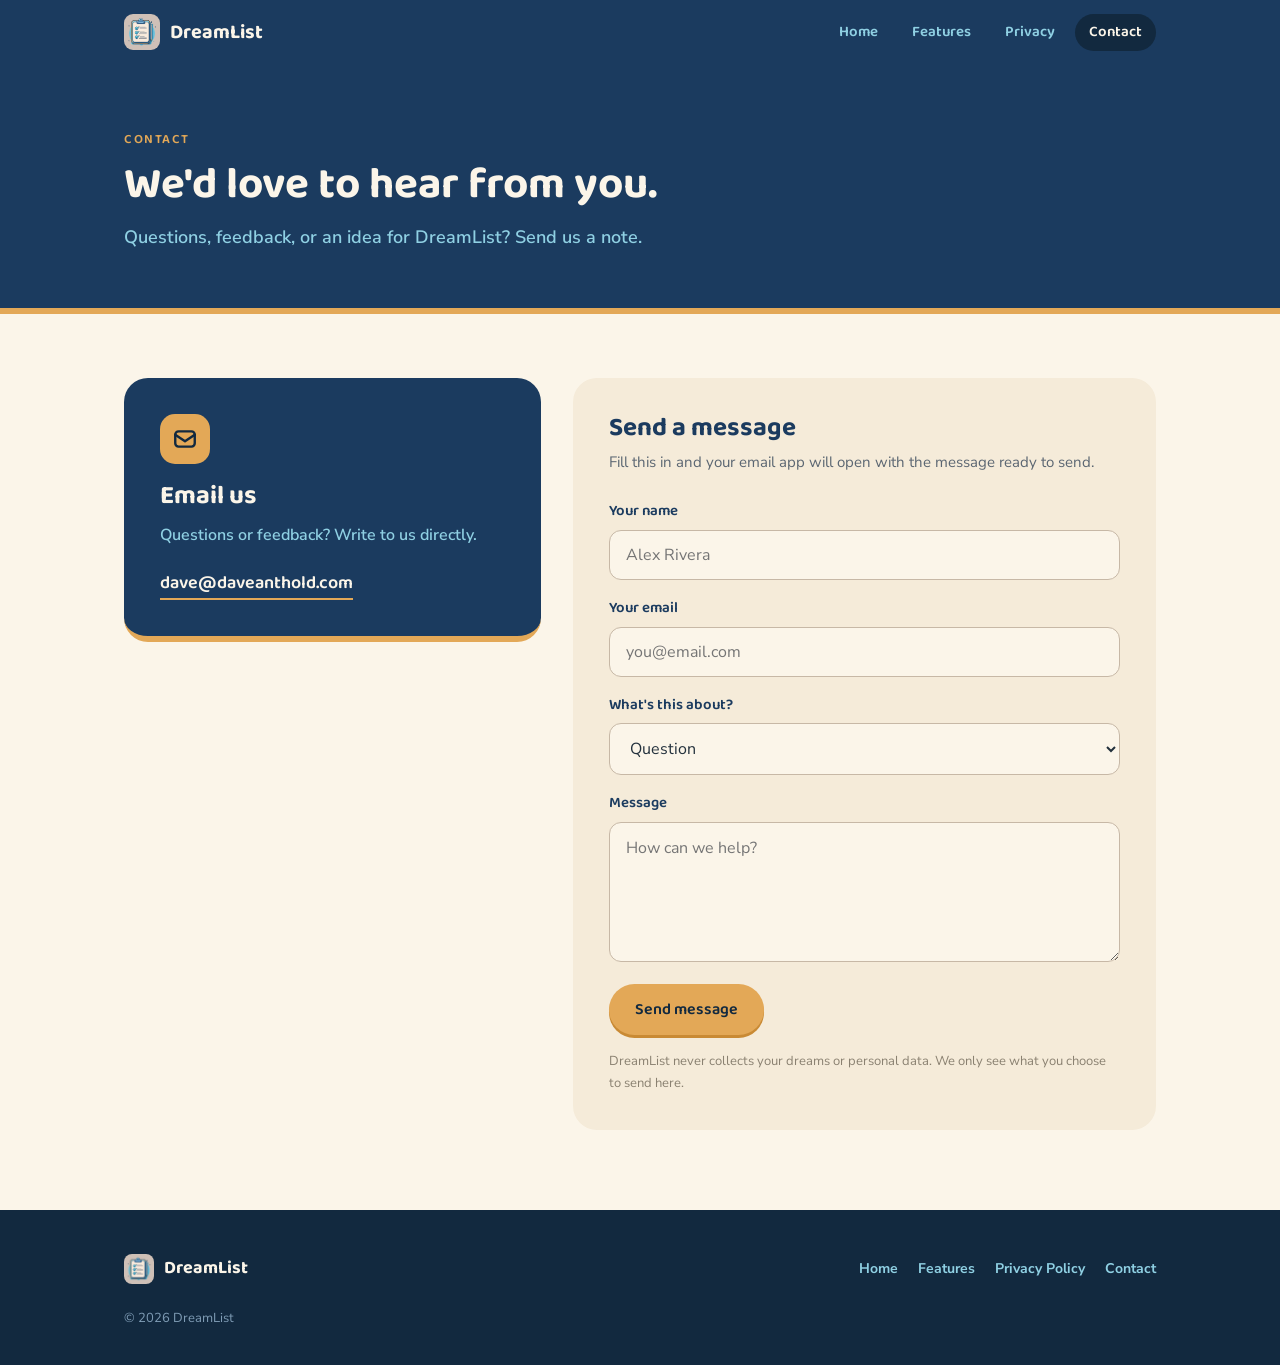
==== contact.html @ e57c2b95 "Add files via upload" ====
<!DOCTYPE html>
<html lang="en">
<head>
<meta charset="UTF-8">
<meta name="viewport" content="width=device-width, initial-scale=1.0">
<title>Contact — DreamList</title>
<meta name="description" content="Questions or feedback about DreamList? Get in touch.">
<link rel="icon" type="image/png" href="DreamList_icon5.png">
<link rel="apple-touch-icon" href="DreamList_icon5.png">
<link rel="preconnect" href="https://fonts.googleapis.com">
<link rel="preconnect" href="https://fonts.gstatic.com" crossorigin>
<link href="https://fonts.googleapis.com/css2?family=Baloo+2:wght@500;600;700;800&family=Nunito+Sans:wght@400;600;700;800&display=swap" rel="stylesheet">
<link rel="stylesheet" href="styles.css">
<style>
  .contact{background:var(--paper);padding:64px 0 80px;}
  .contact .grid{display:grid;grid-template-columns:5fr 7fr;gap:32px;align-items:start;}
  .contact .info{background:var(--navy);border-radius:24px;padding:36px;border-bottom:6px solid var(--gold);}
  .contact .info .ico{width:50px;height:50px;border-radius:15px;background:var(--gold);display:flex;align-items:center;justify-content:center;margin-bottom:18px;}
  .contact .info .ico svg{width:26px;height:26px;stroke:var(--navy-deep);fill:none;stroke-width:2.2;stroke-linecap:round;stroke-linejoin:round;}
  .contact .info h2{color:var(--paper);font-size:26px;margin-bottom:10px;}
  .contact .info p{color:var(--sky-light);font-weight:600;margin:0 0 20px;}
  .contact .info a.mail{display:inline-block;font-family:'Baloo 2',sans-serif;font-weight:600;font-size:18px;color:var(--paper);text-decoration:none;border-bottom:2px solid var(--gold);word-break:break-all;}
  .contact .info a.mail:hover{color:var(--gold);}
  .contact .formcard{background:var(--cream);border-radius:24px;padding:36px;}
  .contact .formcard h2{font-size:26px;margin-bottom:6px;}
  .contact .formcard .hint{margin:0 0 24px;color:var(--muted);font-size:15px;}
  .field{display:flex;flex-direction:column;gap:6px;margin-bottom:16px;}
  .field label{font-family:'Baloo 2',sans-serif;font-weight:600;font-size:15px;color:var(--navy);}
  .field input,.field select,.field textarea{
    font-family:'Nunito Sans',sans-serif;font-size:16px;color:var(--ink);
    padding:13px 16px;border-radius:12px;border:1.5px solid var(--taupe);background:var(--paper);width:100%;
  }
  .field textarea{min-height:140px;resize:vertical;line-height:1.5;}
  .field input:focus,.field select:focus,.field textarea:focus{outline:2px solid var(--sky);border-color:var(--sky);}
  .contact button.btn{border:none;cursor:pointer;margin-top:6px;}
  .contact .note{margin:16px 0 0;font-size:13px;color:#8a8171;}
  @media (max-width:820px){.contact .grid{grid-template-columns:1fr;}.contact .info,.contact .formcard{padding:28px;}}
</style>
</head>
<body>

<header class="navbar">
  <div class="wrap">
    <a class="logo" href="index.html"><img src="DreamList_icon5.png" alt=""><span>DreamList</span></a>
    <nav>
      <a href="index.html">Home</a>
      <a href="features.html">Features</a>
      <a href="privacy.html">Privacy</a>
      <a class="active" href="contact.html">Contact</a>
    </nav>
  </div>
</header>

<section class="page-head dark" style="padding:64px 0 56px;">
  <div class="wrap">
    <div class="eyebrow">Contact</div>
    <h1>We'd love to hear from you.</h1>
    <p>Questions, feedback, or an idea for DreamList? Send us a note.</p>
  </div>
</section>

<main class="contact">
  <div class="wrap">
    <div class="grid">

      <div class="info dark">
        <div class="ico"><svg viewBox="0 0 24 24"><rect x="3" y="5" width="18" height="14" rx="3"/><path d="M3 8l9 6 9-6"/></svg></div>
        <h2>Email us</h2>
        <p>Questions or feedback? Write to us directly.</p>
        <a class="mail" href="mailto:dave@daveanthold.com">dave@daveanthold.com</a>
      </div>

      <div class="formcard">
        <h2>Send a message</h2>
        <p class="hint">Fill this in and your email app will open with the message ready to send.</p>
        <form id="contact-form" action="mailto:dave@daveanthold.com" method="post" enctype="text/plain">
          <div class="field">
            <label for="name">Your name</label>
            <input id="name" name="name" type="text" autocomplete="name" placeholder="Alex Rivera" required>
          </div>
          <div class="field">
            <label for="email">Your email</label>
            <input id="email" name="email" type="email" autocomplete="email" placeholder="you@email.com" required>
          </div>
          <div class="field">
            <label for="topic">What's this about?</label>
            <select id="topic" name="topic">
              <option>Question</option>
              <option>Feedback</option>
              <option>Feature idea</option>
              <option>Something isn't working</option>
              <option>Other</option>
            </select>
          </div>
          <div class="field">
            <label for="message">Message</label>
            <textarea id="message" name="message" placeholder="How can we help?" required></textarea>
          </div>
          <button class="btn" type="submit">Send message</button>
          <p class="note">DreamList never collects your dreams or personal data. We only see what you choose to send here.</p>
        </form>
      </div>

    </div>
  </div>
</main>

<footer>
  <div class="wrap">
    <div class="brand"><img src="DreamList_icon5.png" alt="">DreamList</div>
    <nav>
      <a href="index.html">Home</a>
      <a href="features.html">Features</a>
      <a href="privacy.html">Privacy Policy</a>
      <a href="contact.html">Contact</a>
    </nav>
    <div class="small">© 2026 DreamList</div>
  </div>
</footer>

<script>
  document.getElementById('contact-form').addEventListener('submit', function (e) {
    e.preventDefault();
    var f = e.target;
    var subject = 'DreamList: ' + f.topic.value;
    var body = f.message.value + '\n\n' + f.name.value + '\n' + f.email.value;
    window.location.href = 'mailto:dave@daveanthold.com' +
      '?subject=' + encodeURIComponent(subject) +
      '&body=' + encodeURIComponent(body);
  });
</script>

</body>
</html>
---- styles.css ----
:root{
  --cream:#F5EBD9;
  --paper:#FBF5E9;
  --navy:#1B3B5F;
  --navy-deep:#12293F;
  --sky:#4FA8C9;
  --sky-light:#8FD0E3;
  --gold:#E3A857;
  --gold-deep:#C98A34;
  --taupe:#C7B8A6;
  --taupe-light:#EFE7DA;
  --ink:#22303C;
  --muted:#5B6672;
}
*{box-sizing:border-box;}
html{scroll-behavior:smooth;}
body{
  margin:0;
  background:var(--taupe-light);
  color:var(--ink);
  font-family:'Nunito Sans',sans-serif;
  line-height:1.65;
  font-size:16px;
}
a{color:inherit;}
img{max-width:100%;}
.wrap{max-width:1080px;margin:0 auto;padding:0 24px;}
.narrow{max-width:760px;margin:0 auto;padding:0 24px;}

/* Nav */
.navbar{background:var(--navy);padding:14px 0;position:sticky;top:0;z-index:10;}
.navbar .wrap{display:flex;align-items:center;gap:12px;flex-wrap:wrap;}
.navbar .logo{display:flex;align-items:center;gap:10px;text-decoration:none;}
.navbar .logo img{width:36px;height:36px;border-radius:9px;}
.navbar .logo span{font-family:'Baloo 2',sans-serif;font-weight:700;color:var(--paper);font-size:20px;}
.navbar nav{margin-left:auto;display:flex;gap:6px;}
.navbar nav a{
  font-family:'Baloo 2',sans-serif;font-weight:600;font-size:15px;
  color:var(--sky-light);text-decoration:none;padding:6px 14px;border-radius:999px;
}
.navbar nav a:hover{color:var(--paper);}
.navbar nav a.active{background:var(--navy-deep);color:var(--paper);}

/* Buttons */
.btn{
  display:inline-flex;align-items:center;gap:10px;
  font-family:'Baloo 2',sans-serif;font-weight:600;font-size:16px;
  background:var(--gold);color:var(--navy-deep);
  padding:13px 26px;border-radius:999px;text-decoration:none;
  box-shadow:0 3px 0 var(--gold-deep);
  transition:transform .12s;
}
.btn:hover{transform:translateY(-1px);}
.btn.ghost{background:transparent;border:2px solid var(--sky-light);color:var(--paper);box-shadow:none;}

/* Type */
.eyebrow{
  font-family:'Baloo 2',sans-serif;font-weight:600;font-size:13px;
  letter-spacing:1.5px;text-transform:uppercase;color:var(--gold-deep);margin:0 0 10px;
}
.dark .eyebrow{color:var(--gold);}
h1,h2,h3{font-family:'Baloo 2',sans-serif;color:var(--navy);margin:0;line-height:1.15;}
h1{font-size:50px;font-weight:700;}
h2{font-size:34px;font-weight:700;}
h3{font-size:20px;font-weight:600;}

/* Hero */
.hero{background:var(--navy);padding:76px 0 96px;border-bottom:6px solid var(--gold);}
.hero .wrap{display:flex;align-items:center;gap:56px;flex-wrap:wrap;}
.hero-copy{flex:1;min-width:320px;}
.hero h1{color:var(--paper);margin-bottom:20px;}
.hero h1 span{color:var(--sky-light);}
.hero p.lead{font-size:18px;color:var(--sky-light);font-weight:600;max-width:480px;margin:0 0 32px;}
.hero .actions{display:flex;gap:14px;flex-wrap:wrap;}
.hero-visual{flex:0 0 300px;display:flex;justify-content:center;}
.phone{
  width:270px;background:var(--paper);border-radius:34px;padding:22px;
  box-shadow:0 12px 0 var(--navy-deep);
}
.phone .head{display:flex;align-items:center;gap:10px;margin-bottom:14px;}
.phone .head img{width:42px;height:42px;border-radius:11px;}
.phone .head .t{font-family:'Baloo 2',sans-serif;font-weight:700;color:var(--navy);font-size:17px;line-height:1.1;}
.phone .head .s{font-size:11px;color:var(--muted);font-weight:700;}
.dream{display:flex;align-items:center;gap:10px;padding:11px 0;border-bottom:1px dashed var(--taupe);}
.dream:last-child{border-bottom:none;}
.dream .num{font-family:'Baloo 2',sans-serif;font-weight:700;font-size:13px;color:var(--gold-deep);width:16px;}
.dream .txt{font-size:13px;font-weight:700;color:var(--ink);flex:1;}
.dream .chk{width:22px;height:22px;border-radius:7px;background:var(--sky);display:flex;align-items:center;justify-content:center;flex-shrink:0;}
.dream .chk.open{background:transparent;border:2px solid var(--taupe);}
.dream .chk svg{width:13px;height:13px;}

/* Sections */
section{padding:80px 0;}
.center{text-align:center;}
.center p.sub{max-width:560px;margin:12px auto 0;color:var(--muted);}

.intro{background:var(--paper);}
.intro .grid{display:grid;grid-template-columns:1fr 1fr;gap:48px;align-items:start;}
.intro p{margin:0 0 16px;color:var(--ink);font-size:17px;}
.intro .pull{
  background:var(--navy);color:var(--paper);border-radius:24px;padding:36px;
  font-family:'Baloo 2',sans-serif;font-size:24px;font-weight:600;line-height:1.35;
  border-bottom:6px solid var(--gold);
}
.intro .pull span{color:var(--sky-light);}

/* Feature cards */
.cards{display:grid;grid-template-columns:repeat(3,1fr);gap:24px;margin-top:48px;}
.card{background:var(--paper);border-radius:22px;padding:30px 26px;}
.card .ico{
  width:50px;height:50px;border-radius:15px;background:var(--sky);
  display:flex;align-items:center;justify-content:center;margin-bottom:18px;
}
.card .ico.gold{background:var(--gold);}
.card .ico svg{width:26px;height:26px;stroke:var(--navy-deep);fill:none;stroke-width:2.2;stroke-linecap:round;stroke-linejoin:round;}
.card h3{margin-bottom:8px;}
.card p{margin:0;font-size:15px;color:var(--muted);}

/* Promise */
.promise{background:var(--navy);}
.promise .two{display:grid;grid-template-columns:1fr 1fr;gap:28px;}
.promise .box{background:var(--navy-deep);border-radius:24px;padding:38px;}
.promise .box h2{color:var(--paper);font-size:28px;margin-bottom:12px;}
.promise .box p{margin:0;color:var(--sky-light);font-weight:600;font-size:17px;}
.promise .box .tag{
  display:inline-block;font-family:'Baloo 2',sans-serif;font-weight:600;font-size:12px;
  letter-spacing:1.4px;text-transform:uppercase;color:var(--gold);margin-bottom:12px;
}

/* CTA */
.cta{background:var(--cream);}
.cta h2{margin-bottom:12px;}
.cta p{color:var(--muted);margin:0 0 28px;}
.cta .btn{background:var(--navy);color:var(--paper);box-shadow:0 3px 0 var(--navy-deep);}

/* Page header */
.page-head{background:var(--navy);padding:64px 0 56px;border-bottom:6px solid var(--gold);}
.page-head h1{color:var(--paper);font-size:44px;margin-bottom:12px;}
.page-head p{color:var(--sky-light);font-weight:600;font-size:18px;margin:0;max-width:560px;}

/* Policy */
.policy{background:var(--paper);padding:64px 0 80px;}
.policy .updated{color:var(--muted);font-size:14px;font-weight:700;margin:0 0 32px;}
.policy h2{font-size:22px;margin:32px 0 8px;}
.policy p{margin:0;color:var(--ink);}
.policy .contact-line{margin-top:40px;padding:22px 26px;background:var(--cream);border-radius:18px;}

/* Footer */
footer{background:var(--navy-deep);padding:44px 0 36px;color:var(--sky-light);font-size:14px;}
footer .wrap{display:flex;align-items:center;gap:24px;flex-wrap:wrap;}
footer .brand{display:flex;align-items:center;gap:10px;font-family:'Baloo 2',sans-serif;font-weight:700;color:var(--paper);font-size:18px;}
footer .brand img{width:30px;height:30px;border-radius:8px;}
footer nav{margin-left:auto;display:flex;gap:20px;}
footer nav a{text-decoration:none;font-weight:700;}
footer nav a:hover{color:var(--paper);}
footer .small{width:100%;color:#7F9CB5;font-size:13px;}

@media (max-width:820px){
  h1{font-size:36px;}
  h2{font-size:28px;}
  .page-head h1{font-size:34px;}
  .cards{grid-template-columns:1fr;}
  .intro .grid,.promise .two{grid-template-columns:1fr;}
  .hero .wrap{flex-direction:column;align-items:flex-start;}
  .hero-visual{align-self:center;}
  section{padding:56px 0;}
  .navbar nav{margin-left:0;width:100%;}
}

/* App screenshots */
.shot{display:block;width:100%;height:auto;}
.hero-visual .shot{width:290px;filter:drop-shadow(0 18px 24px rgba(0,0,0,.35));}
.gallery{display:flex;gap:20px;overflow-x:auto;scroll-snap-type:x mandatory;padding:8px 24px 28px;margin:40px -24px 0;scrollbar-width:thin;scrollbar-color:var(--taupe) transparent;}
.gallery figure{flex:0 0 220px;margin:0;scroll-snap-align:start;}
.gallery .shot{filter:drop-shadow(0 10px 14px rgba(27,59,95,.22));}
.gallery figcaption{margin-top:18px;font-family:'Baloo 2',sans-serif;font-weight:600;font-size:15px;color:var(--navy);text-align:center;}
.gallery-hint{text-align:center;color:var(--muted);font-size:13px;font-weight:700;margin:0;}
@media (min-width:1100px){
  .gallery{overflow:visible;margin:40px 0 0;padding:8px 0 28px;justify-content:space-between;}
  .gallery figure{flex:1 1 0;}
  .gallery-hint{display:none;}
}

.showcase{display:grid;grid-template-columns:270px 1fr;gap:56px;align-items:center;margin-top:56px;}
.showcase.flip{grid-template-columns:1fr 270px;}
.showcase.flip .shot{order:2;}
.showcase .shot{filter:drop-shadow(0 14px 18px rgba(27,59,95,.22));}
.showcase h3{font-size:28px;margin:0 0 12px;}
.showcase p{margin:0;font-size:17px;color:var(--muted);max-width:480px;}
.showcase:first-of-type{margin-top:48px;}
@media (max-width:820px){
  .showcase,.showcase.flip{grid-template-columns:1fr;gap:24px;text-align:center;}
  .showcase .shot,.showcase.flip .shot{order:0;max-width:260px;margin:0 auto;}
  .showcase p{margin:0 auto;}
  .hero-visual .shot{width:240px;}
}
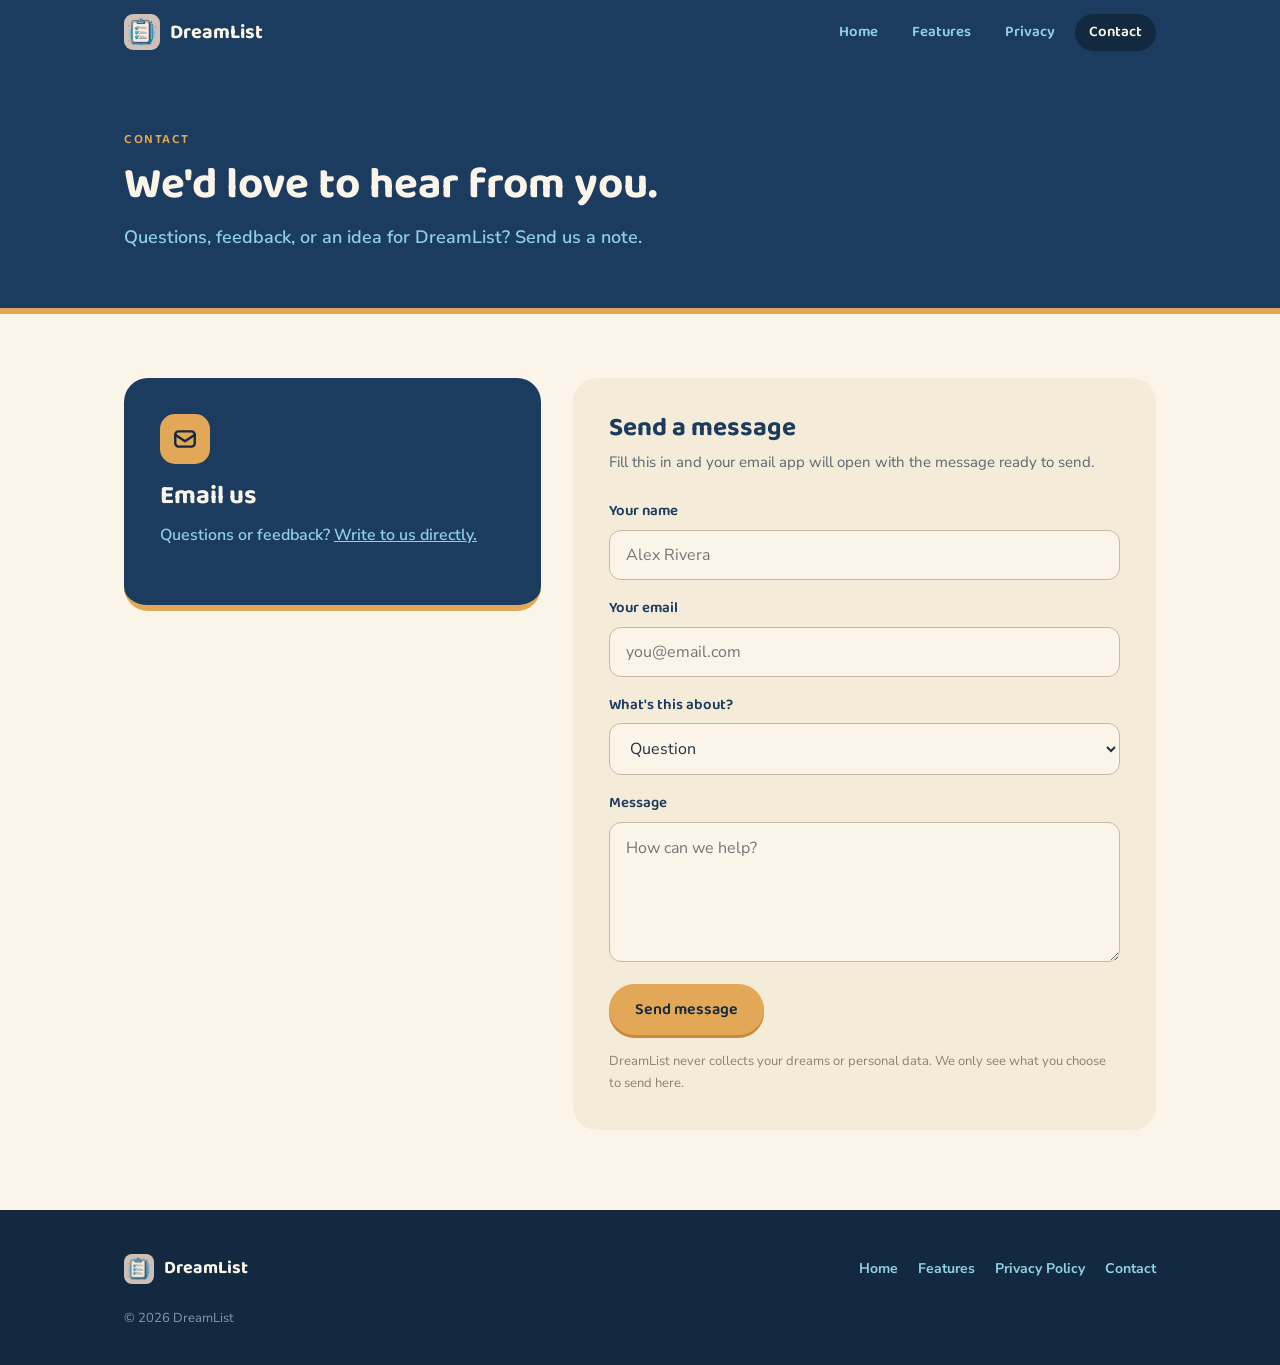
==== commit 7797c3ea: "Update contact.html" ====
--- a/contact.html
+++ b/contact.html
@@ -66,8 +66,7 @@
       <div class="info dark">
         <div class="ico"><svg viewBox="0 0 24 24"><rect x="3" y="5" width="18" height="14" rx="3"/><path d="M3 8l9 6 9-6"/></svg></div>
         <h2>Email us</h2>
-        <p>Questions or feedback? Write to us directly.</p>
-        <a class="mail" href="mailto:dave@daveanthold.com">dave@daveanthold.com</a>
+        <p>Questions or feedback? <a href="mailto:dave@daveanthold.com">Write to us directly.</a></p>
       </div>
 
       <div class="formcard">
